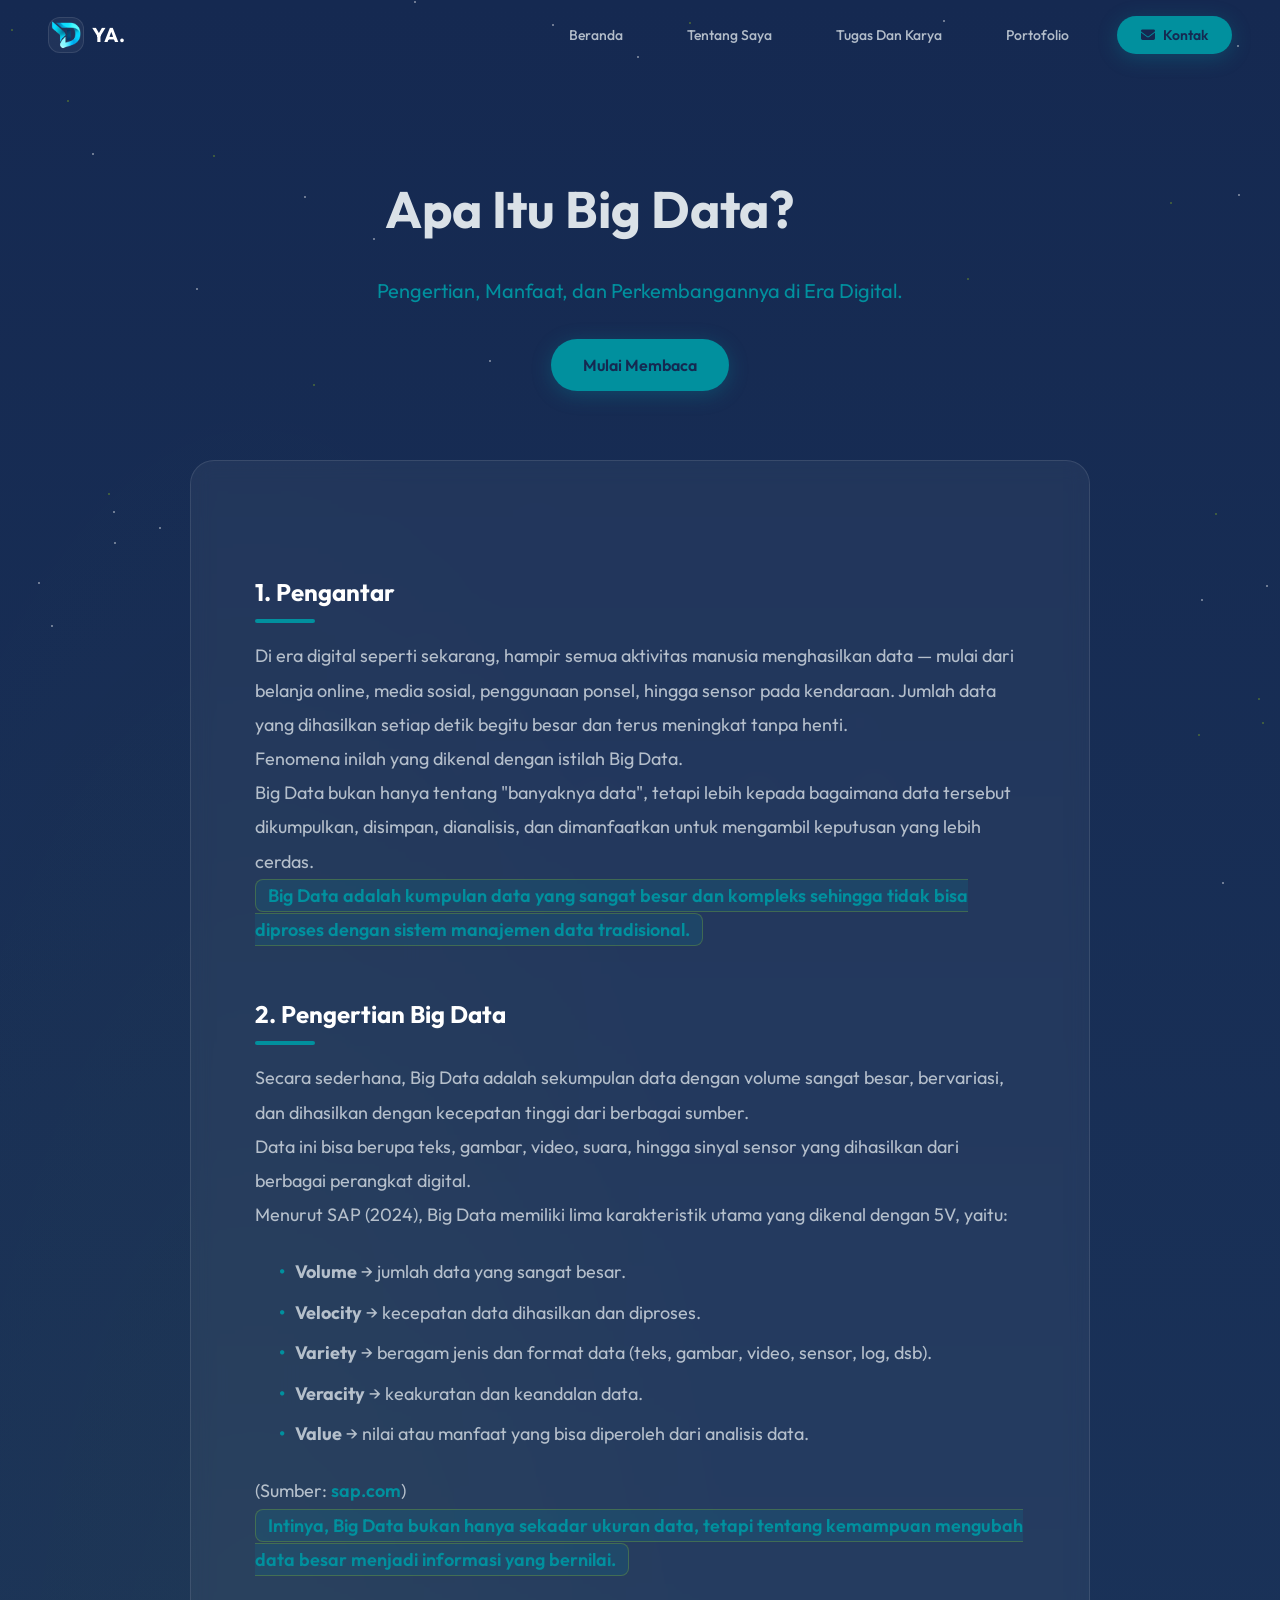
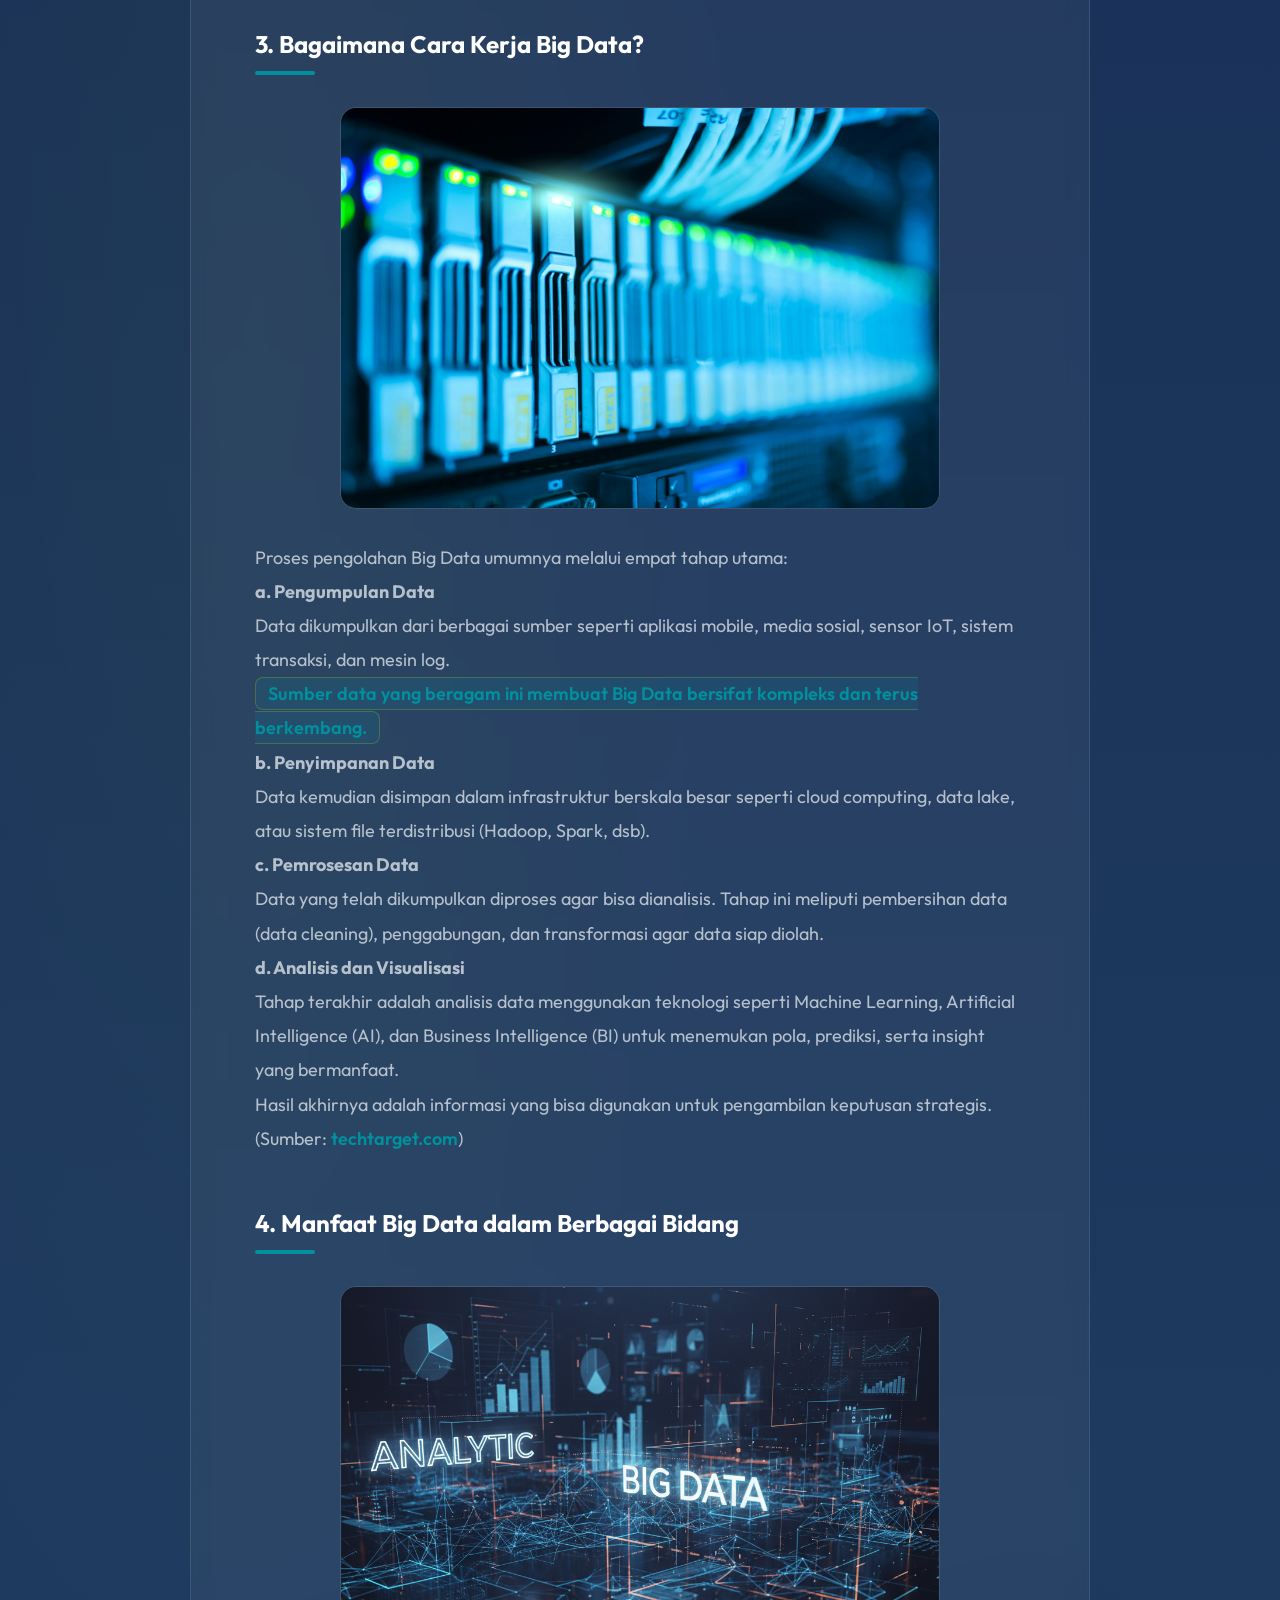
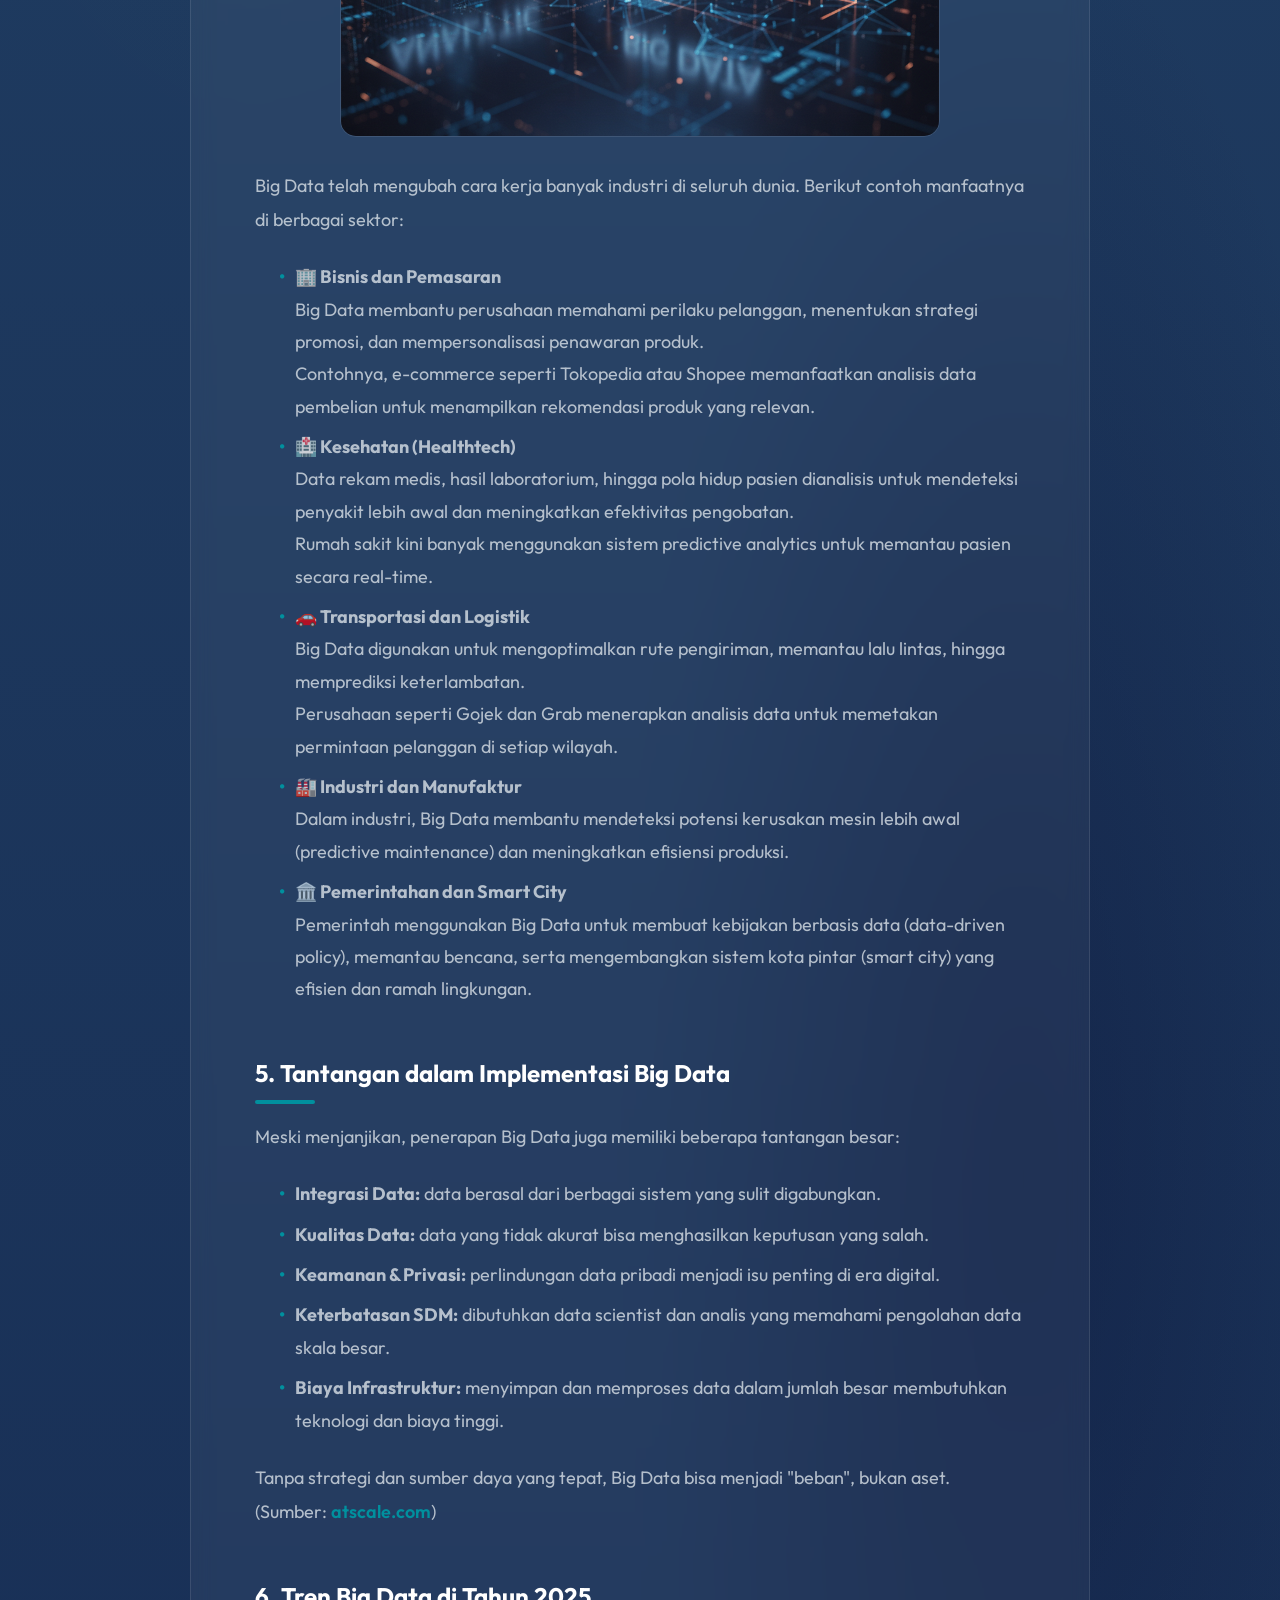
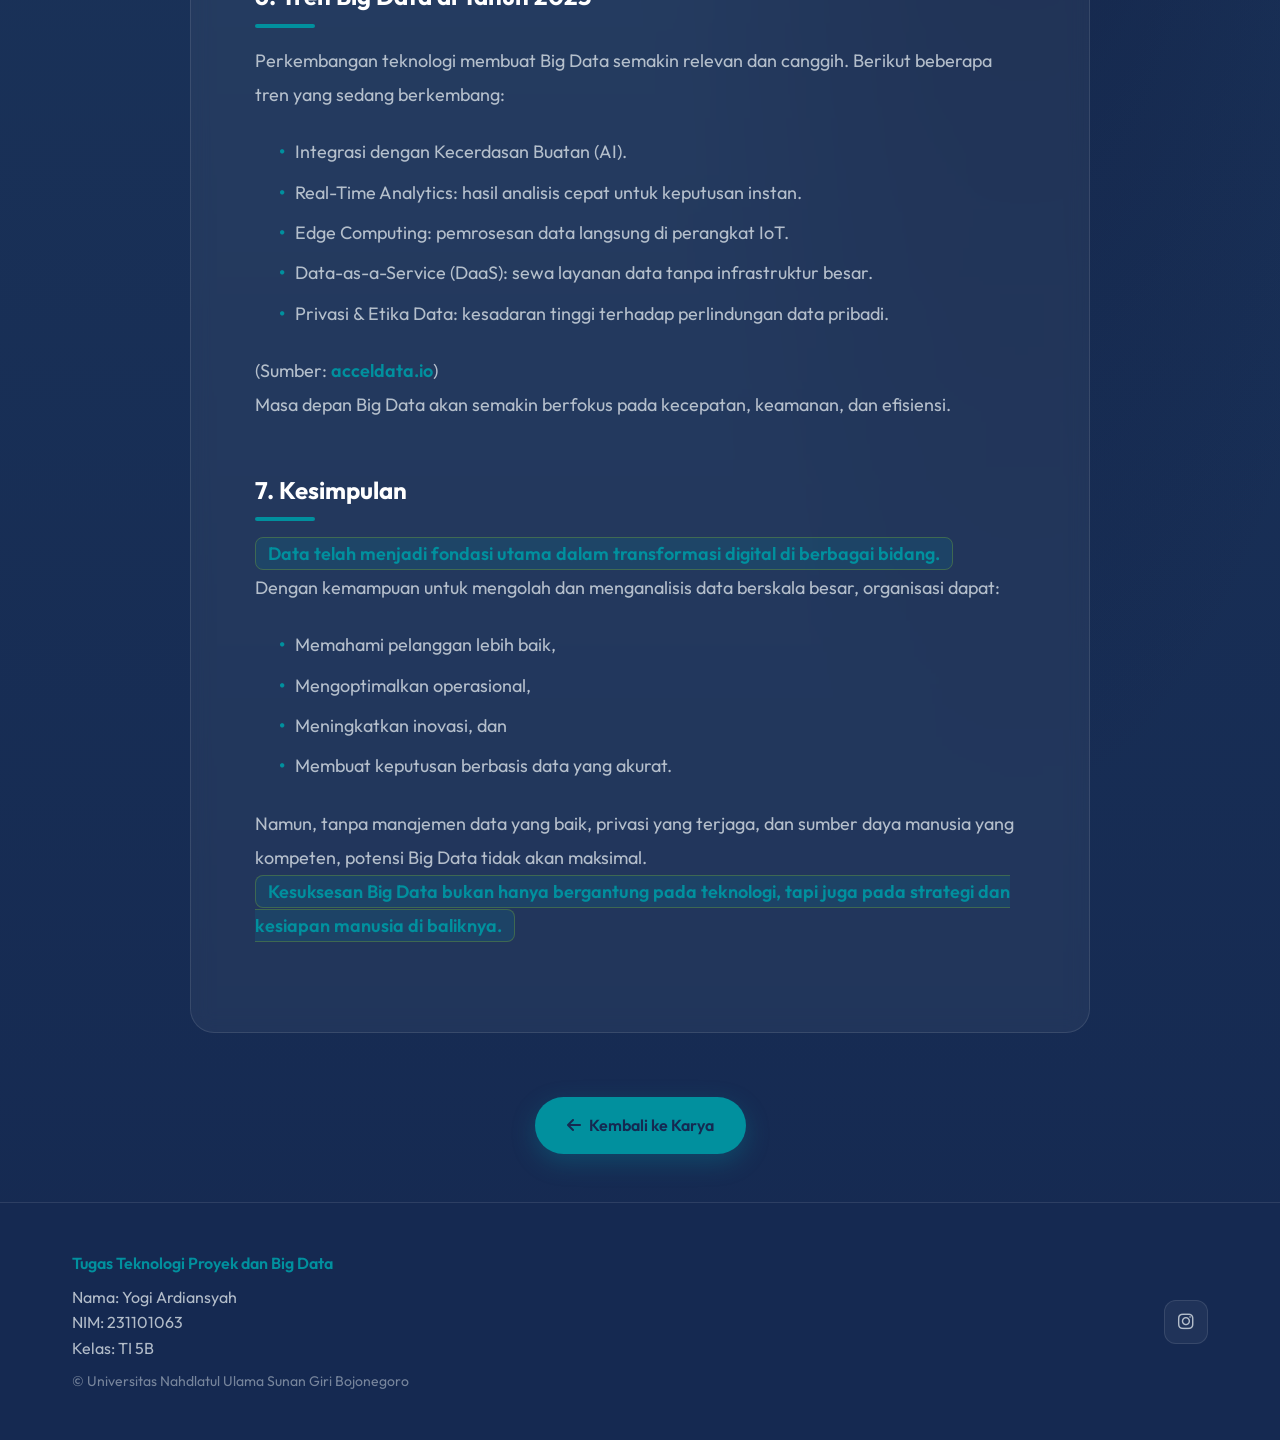
==== bigdata.html @ 8bb91103 "Upload vanilla portfolio" ====
<!DOCTYPE html>
<html lang="id">
<head>
  <meta charset="UTF-8" />
  <meta name="viewport" content="width=device-width, initial-scale=1.0"/>
  <title>Apa Itu Big Data?</title>
   <link rel="icon" type="image/png" href="./assets/img/logo.png">
  <meta name="description" content="Pengertian, Manfaat, dan Perkembangan Big Data di Era Digital">
  <link rel="stylesheet" href="https://cdnjs.cloudflare.com/ajax/libs/font-awesome/6.4.0/css/all.min.css">
  <link href="https://fonts.googleapis.com/css2?family=Outfit:wght@300;400;500;600;700;800&display=swap" rel="stylesheet">
  <link rel="stylesheet" href="./styles.css">
</head>
<body class="bg-gradient">
  <!-- Floating Stars -->
  <div class="stars" id="stars"></div>

  <!-- Navbar -->
  <nav class="navbar" id="navbar">
    <a href="index.html" class="logo">
      <span class="logo-icon"><img src="./assets/img/logo.png" alt="Logo" style="width:100%;height:100%;object-fit:contain;"></span>
      YA.
    </a>
    <button class="mobile-menu-btn" id="mobileMenuBtn" aria-label="Toggle menu">
      <i class="fas fa-bars"></i>
    </button>
    <div class="nav-menu" id="navMenu">
      <a href="index.html" class="nav-link">Beranda</a>
      <a href="index.html#about" class="nav-link">Tentang Saya</a>
      <a href="Karya.html" class="nav-link">Tugas Dan Karya</a>
      <a href="index.html#works" class="nav-link">Portofolio</a>
      <a href="index.html#contact" class="nav-cta">
        <i class="fas fa-envelope"></i>
        Kontak
      </a>
    </div>
  </nav>

  <!-- Hero Section -->
  <section class="hero article-hero" id="hero">
    <div class="container">
      <div class="hero-content" style="max-width:900px;margin:0 auto;text-align:center;">
        <h1>Apa Itu Big Data?</h1>
        <p>Pengertian, Manfaat, dan Perkembangannya di Era Digital.</p>
        <button class="btn btn-primary" id="scrollBtn">Mulai Membaca</button>
      </div>
    </div>
  </section>

  <!-- Article Section -->
  <main class="article-section">
    <h2 class="reveal">1. Pengantar</h2>
    <p class="reveal">Di era digital seperti sekarang, hampir semua aktivitas manusia menghasilkan data — mulai dari belanja online, media sosial, penggunaan ponsel, hingga sensor pada kendaraan. Jumlah data yang dihasilkan setiap detik begitu besar dan terus meningkat tanpa henti.<br>
    Fenomena inilah yang dikenal dengan istilah Big Data.<br>
    Big Data bukan hanya tentang "banyaknya data", tetapi lebih kepada bagaimana data tersebut dikumpulkan, disimpan, dianalisis, dan dimanfaatkan untuk mengambil keputusan yang lebih cerdas.<br>
    <mark>Big Data adalah kumpulan data yang sangat besar dan kompleks sehingga tidak bisa diproses dengan sistem manajemen data tradisional.</mark></p>

    <h2 class="reveal">2. Pengertian Big Data</h2>
    <p class="reveal">Secara sederhana, Big Data adalah sekumpulan data dengan volume sangat besar, bervariasi, dan dihasilkan dengan kecepatan tinggi dari berbagai sumber.<br>
    Data ini bisa berupa teks, gambar, video, suara, hingga sinyal sensor yang dihasilkan dari berbagai perangkat digital.<br>
    Menurut SAP (2024), Big Data memiliki lima karakteristik utama yang dikenal dengan 5V, yaitu:</p>
    <ul class="reveal">
      <li><strong>Volume</strong> → jumlah data yang sangat besar.</li>
      <li><strong>Velocity</strong> → kecepatan data dihasilkan dan diproses.</li>
      <li><strong>Variety</strong> → beragam jenis dan format data (teks, gambar, video, sensor, log, dsb).</li>
      <li><strong>Veracity</strong> → keakuratan dan keandalan data.</li>
      <li><strong>Value</strong> → nilai atau manfaat yang bisa diperoleh dari analisis data.</li>
    </ul>
    <p class="reveal">(Sumber: <a href="https://www.sap.com/products/technology-platform/what-is-big-data.html" target="_blank">sap.com</a>)<br>
    <mark>Intinya, Big Data bukan hanya sekadar ukuran data, tetapi tentang kemampuan mengubah data besar menjadi informasi yang bernilai.</mark></p>

    <h2 class="reveal">3. Bagaimana Cara Kerja Big Data?</h2>
    <img src="./assets/img/dataServer.jpg" alt="Data Servers" class="section-image reveal">
    <p class="reveal">Proses pengolahan Big Data umumnya melalui empat tahap utama:<br>
    <strong>a. Pengumpulan Data</strong><br>
    Data dikumpulkan dari berbagai sumber seperti aplikasi mobile, media sosial, sensor IoT, sistem transaksi, dan mesin log.<br>
    <mark>Sumber data yang beragam ini membuat Big Data bersifat kompleks dan terus berkembang.</mark><br>
    <strong>b. Penyimpanan Data</strong><br>
    Data kemudian disimpan dalam infrastruktur berskala besar seperti cloud computing, data lake, atau sistem file terdistribusi (Hadoop, Spark, dsb).<br>
    <strong>c. Pemrosesan Data</strong><br>
    Data yang telah dikumpulkan diproses agar bisa dianalisis. Tahap ini meliputi pembersihan data (data cleaning), penggabungan, dan transformasi agar data siap diolah.<br>
    <strong>d. Analisis dan Visualisasi</strong><br>
    Tahap terakhir adalah analisis data menggunakan teknologi seperti Machine Learning, Artificial Intelligence (AI), dan Business Intelligence (BI) untuk menemukan pola, prediksi, serta insight yang bermanfaat.<br>
    Hasil akhirnya adalah informasi yang bisa digunakan untuk pengambilan keputusan strategis.<br>
    (Sumber: <a href="https://www.techtarget.com/searchdatamanagement/definition/big-data" target="_blank">techtarget.com</a>)</p>

    <h2 class="reveal">4. Manfaat Big Data dalam Berbagai Bidang</h2>
    <img src="./assets/img/analytic.png" alt="Analytics Dashboard" class="section-image reveal">
    <p class="reveal">Big Data telah mengubah cara kerja banyak industri di seluruh dunia. Berikut contoh manfaatnya di berbagai sektor:</p>
    <ul class="reveal">
      <li><strong>🏢 Bisnis dan Pemasaran</strong><br>
      Big Data membantu perusahaan memahami perilaku pelanggan, menentukan strategi promosi, dan mempersonalisasi penawaran produk.<br>
      Contohnya, e-commerce seperti Tokopedia atau Shopee memanfaatkan analisis data pembelian untuk menampilkan rekomendasi produk yang relevan.</li>
      <li><strong>🏥 Kesehatan (Healthtech)</strong><br>
      Data rekam medis, hasil laboratorium, hingga pola hidup pasien dianalisis untuk mendeteksi penyakit lebih awal dan meningkatkan efektivitas pengobatan.<br>
      Rumah sakit kini banyak menggunakan sistem predictive analytics untuk memantau pasien secara real-time.</li>
      <li><strong>🚗 Transportasi dan Logistik</strong><br>
      Big Data digunakan untuk mengoptimalkan rute pengiriman, memantau lalu lintas, hingga memprediksi keterlambatan.<br>
      Perusahaan seperti Gojek dan Grab menerapkan analisis data untuk memetakan permintaan pelanggan di setiap wilayah.</li>
      <li><strong>🏭 Industri dan Manufaktur</strong><br>
      Dalam industri, Big Data membantu mendeteksi potensi kerusakan mesin lebih awal (predictive maintenance) dan meningkatkan efisiensi produksi.</li>
      <li><strong>🏛️ Pemerintahan dan Smart City</strong><br>
      Pemerintah menggunakan Big Data untuk membuat kebijakan berbasis data (data-driven policy), memantau bencana, serta mengembangkan sistem kota pintar (smart city) yang efisien dan ramah lingkungan.</li>
    </ul>

    <h2 class="reveal">5. Tantangan dalam Implementasi Big Data</h2>
    <p class="reveal">Meski menjanjikan, penerapan Big Data juga memiliki beberapa tantangan besar:</p>
    <ul class="reveal">
      <li><strong>Integrasi Data:</strong> data berasal dari berbagai sistem yang sulit digabungkan.</li>
      <li><strong>Kualitas Data:</strong> data yang tidak akurat bisa menghasilkan keputusan yang salah.</li>
      <li><strong>Keamanan & Privasi:</strong> perlindungan data pribadi menjadi isu penting di era digital.</li>
      <li><strong>Keterbatasan SDM:</strong> dibutuhkan data scientist dan analis yang memahami pengolahan data skala besar.</li>
      <li><strong>Biaya Infrastruktur:</strong> menyimpan dan memproses data dalam jumlah besar membutuhkan teknologi dan biaya tinggi.</li>
    </ul>
    <p class="reveal">Tanpa strategi dan sumber daya yang tepat, Big Data bisa menjadi "beban", bukan aset.<br>
    (Sumber: <a href="https://www.atscale.com/glossary/big-data/" target="_blank">atscale.com</a>)</p>

    <h2 class="reveal">6. Tren Big Data di Tahun 2025</h2>
    <p class="reveal">Perkembangan teknologi membuat Big Data semakin relevan dan canggih. Berikut beberapa tren yang sedang berkembang:</p>
    <ul class="reveal">
      <li>Integrasi dengan Kecerdasan Buatan (AI).</li>
      <li>Real-Time Analytics: hasil analisis cepat untuk keputusan instan.</li>
      <li>Edge Computing: pemrosesan data langsung di perangkat IoT.</li>
      <li>Data-as-a-Service (DaaS): sewa layanan data tanpa infrastruktur besar.</li>
      <li>Privasi & Etika Data: kesadaran tinggi terhadap perlindungan data pribadi.</li>
    </ul>
    <p class="reveal">(Sumber: <a href="https://www.acceldata.io/blog/top-8-big-data-trends-shaping-2025" target="_blank">acceldata.io</a>)<br>
    Masa depan Big Data akan semakin berfokus pada kecepatan, keamanan, dan efisiensi.</p>

    <h2 class="reveal">7. Kesimpulan</h2>
    <p class="reveal"><mark>Data telah menjadi fondasi utama dalam transformasi digital di berbagai bidang.</mark><br>
    Dengan kemampuan untuk mengolah dan menganalisis data berskala besar, organisasi dapat:</p>
    <ul class="reveal">
      <li>Memahami pelanggan lebih baik,</li>
      <li>Mengoptimalkan operasional,</li>
      <li>Meningkatkan inovasi, dan</li>
      <li>Membuat keputusan berbasis data yang akurat.</li>
    </ul>
    <p class="reveal">Namun, tanpa manajemen data yang baik, privasi yang terjaga, dan sumber daya manusia yang kompeten, potensi Big Data tidak akan maksimal.<br>
    <mark>Kesuksesan Big Data bukan hanya bergantung pada teknologi, tapi juga pada strategi dan kesiapan manusia di baliknya.</mark></p>
  </main>

  <!-- Back Button -->
  <div class="back-btn-container">
    <a href="Karya.html" class="back-btn">
      <i class="fas fa-arrow-left"></i>
      Kembali ke Karya
    </a>
  </div>

  <!-- Footer -->
  <footer class="footer">
    <div class="container">
      <div class="footer-content">
        <div class="footer-left" style="text-align:left;">
          <p style="color:var(--accent);font-weight:600;margin-bottom:0.5rem;">Tugas Teknologi Proyek dan Big Data</p>
          <p style="color:var(--text-secondary);">Nama: Yogi Ardiansyah</p>
          <p style="color:var(--text-secondary);">NIM: 231101063</p>
          <p style="color:var(--text-secondary);">Kelas: TI 5B</p>
          <p style="color:var(--text-muted);font-size:0.875rem;margin-top:0.5rem;">© Universitas Nahdlatul Ulama Sunan Giri Bojonegoro</p>
        </div>
        <div class="social-links">
          <a href="https://www.instagram.com/yogi__ardiansyah?igsh=MTZwNnl4OHg2M3BkeQ==" target="_blank" class="social-link" aria-label="Instagram">
            <i class="fab fa-instagram"></i>
          </a>
        </div>
      </div>
    </div>
  </footer>

  <!-- Back to Top Button -->
  <button class="back-to-top" id="backToTop" aria-label="Back to top">
    <i class="fas fa-arrow-up"></i>
  </button>

  <!-- JavaScript -->
  <script src="main.js"></script>
</body>
</html>
---- styles.css ----
/* ============================================
   Portfolio - Modern Dark Theme Stylesheet
   Matching Reference Design
   ============================================ */

/* ============================================
   CSS Variables / Design Tokens
   ============================================ */
:root {
    /* Colors - Custom Palette */
    --bg-primary: #152951;
    --bg-secondary: #284A6E;
    --bg-gradient: linear-gradient(180deg, #152951 0%, #1e3a5f 50%, #152951 100%);
    --accent: #01909E;
    --accent-hover: #017a86;
    --accent-glow: rgba(1, 144, 158, 0.3);
    --accent-soft: rgba(1, 144, 158, 0.15);
    --white: #ffffff;
    --gray-100: #f0f4f8;
    --gray-200: #e2e8f0;
    --gray-300: #cbd5e1;
    --gray-400: #94a3b8;
    --gray-500: #64748b;
    --gray-600: #475569;
    --text-primary: #DAE1E7;
    --text-secondary: rgba(218, 225, 231, 0.8);
    --text-muted: rgba(218, 225, 231, 0.5);
    --glass-bg: rgba(255, 255, 255, 0.05);
    --glass-bg-hover: rgba(255, 255, 255, 0.08);
    --glass-border: rgba(255, 255, 255, 0.1);
    --glass-border-hover: rgba(255, 255, 255, 0.18);
    --card-bg: rgba(40, 74, 110, 0.5);
    --card-border: rgba(255, 255, 255, 0.12);

    /* Typography */
    --font-primary: 'Outfit', -apple-system, BlinkMacSystemFont, 'Segoe UI', sans-serif;
    --font-size-xs: 0.75rem;
    --font-size-sm: 0.875rem;
    --font-size-base: 1rem;
    --font-size-lg: 1.125rem;
    --font-size-xl: 1.25rem;
    --font-size-2xl: 1.5rem;
    --font-size-3xl: 2rem;
    --font-size-4xl: 2.5rem;
    --font-size-5xl: 3.5rem;
    --font-size-6xl: 4rem;

    /* Spacing */
    --spacing-xs: 0.25rem;
    --spacing-sm: 0.5rem;
    --spacing-md: 1rem;
    --spacing-lg: 1.5rem;
    --spacing-xl: 2rem;
    --spacing-2xl: 3rem;
    --spacing-3xl: 4rem;
    --spacing-4xl: 6rem;

    /* Border Radius */
    --radius-sm: 8px;
    --radius-md: 12px;
    --radius-lg: 16px;
    --radius-xl: 20px;
    --radius-2xl: 24px;
    --radius-full: 50px;

    /* Shadows */
    --shadow-sm: 0 2px 8px rgba(0, 0, 0, 0.1);
    --shadow-md: 0 4px 20px rgba(0, 0, 0, 0.15);
    --shadow-lg: 0 8px 40px rgba(0, 0, 0, 0.2);
    --shadow-xl: 0 15px 60px rgba(0, 0, 0, 0.25);
    --shadow-glow: 0 0 40px var(--accent-glow);
    --shadow-card: 0 8px 32px rgba(0, 0, 0, 0.3);

    /* Transitions */
    --transition-fast: 0.2s ease;
    --transition-base: 0.3s ease;
    --transition-slow: 0.4s cubic-bezier(0.4, 0, 0.2, 1);
}

/* ============================================
   Reset & Base Styles
   ============================================ */
*,
*::before,
*::after {
    margin: 0;
    padding: 0;
    box-sizing: border-box;
}

html {
    scroll-behavior: smooth;
}

body {
    font-family: var(--font-primary);
    background: var(--bg-primary);
    color: var(--text-primary);
    line-height: 1.6;
    overflow-x: hidden;
    min-height: 100vh;
}

a {
    text-decoration: none;
    color: inherit;
    transition: var(--transition-base);
}

img {
    max-width: 100%;
    height: auto;
    display: block;
}

ul, ol {
    list-style: none;
}

button {
    font-family: inherit;
    cursor: pointer;
    border: none;
    background: none;
}

/* ============================================
   Background Effects
   ============================================ */
.bg-gradient {
    background: var(--bg-gradient);
    position: relative;
}

.bg-gradient::before {
    content: '';
    position: absolute;
    top: 0;
    left: 0;
    right: 0;
    bottom: 0;
    background: 
        radial-gradient(ellipse 80% 50% at 20% 30%, rgba(201, 255, 0, 0.03) 0%, transparent 50%),
        radial-gradient(ellipse 60% 40% at 80% 70%, rgba(15, 26, 61, 0.5) 0%, transparent 50%);
    pointer-events: none;
}

/* Floating Stars */
.stars {
    position: fixed;
    top: 0;
    left: 0;
    width: 100%;
    height: 100%;
    pointer-events: none;
    z-index: 0;
    overflow: hidden;
}

.star {
    position: absolute;
    width: 2px;
    height: 2px;
    background: rgba(255, 255, 255, 0.5);
    border-radius: 50%;
    animation: twinkle 4s infinite ease-in-out;
}

.star:nth-child(odd) { animation-duration: 5s; }
.star:nth-child(even) { animation-duration: 3s; }
.star:nth-child(3n) { background: rgba(201, 255, 0, 0.3); }

@keyframes twinkle {
    0%, 100% { opacity: 0.3; transform: scale(1); }
    50% { opacity: 1; transform: scale(1.2); }
}

/* ============================================
   Container
   ============================================ */
.container {
    width: 100%;
    max-width: 1200px;
    margin: 0 auto;
    padding: 0 var(--spacing-xl);
}

/* ============================================
   Navbar
   ============================================ */
.navbar {
    position: fixed;
    top: 0;
    left: 0;
    right: 0;
    z-index: 1000;
    padding: var(--spacing-md) var(--spacing-2xl);
    display: flex;
    justify-content: space-between;
    align-items: center;
    transition: var(--transition-slow);
    background: transparent;
}

.navbar.scrolled {
    background: rgba(10, 14, 39, 0.9);
    backdrop-filter: blur(20px);
    -webkit-backdrop-filter: blur(20px);
    border-bottom: 1px solid var(--glass-border);
    box-shadow: var(--shadow-md);
}

.logo {
    font-size: var(--font-size-xl);
    font-weight: 700;
    color: var(--white);
    display: flex;
    align-items: center;
    gap: var(--spacing-sm);
}

.logo-icon {
    width: 36px;
    height: 36px;
    background: var(--glass-bg);
    border: 1px solid var(--glass-border);
    border-radius: var(--radius-md);
    display: flex;
    align-items: center;
    justify-content: center;
    font-size: var(--font-size-lg);
}

.nav-menu {
    display: flex;
    gap: var(--spacing-xl);
    align-items: center;
}

.nav-link {
    color: var(--text-secondary);
    font-weight: 500;
    font-size: var(--font-size-sm);
    padding: var(--spacing-sm) var(--spacing-md);
    border-radius: var(--radius-md);
    transition: var(--transition-base);
    position: relative;
}

.nav-link:hover,
.nav-link.active {
    color: var(--white);
}

.nav-link::after {
    content: '';
    position: absolute;
    bottom: 0;
    left: 50%;
    transform: translateX(-50%);
    width: 0;
    height: 2px;
    background: var(--accent);
    transition: var(--transition-base);
    border-radius: 1px;
}

.nav-link:hover::after {
    width: 60%;
}

/* CTA Button in Navbar */
.nav-cta {
    background: var(--accent);
    color: var(--bg-primary);
    padding: var(--spacing-sm) var(--spacing-lg);
    border-radius: var(--radius-full);
    font-weight: 600;
    font-size: var(--font-size-sm);
    display: flex;
    align-items: center;
    gap: var(--spacing-sm);
    transition: var(--transition-slow);
    box-shadow: 0 4px 20px var(--accent-glow);
}

.nav-cta:hover {
    transform: translateY(-2px);
    box-shadow: 0 8px 30px var(--accent-glow);
}

/* Mobile Menu Button */
.mobile-menu-btn {
    display: none;
    background: var(--glass-bg);
    border: 1px solid var(--glass-border);
    color: var(--white);
    padding: var(--spacing-sm);
    border-radius: var(--radius-md);
    font-size: var(--font-size-xl);
    transition: var(--transition-base);
}

.mobile-menu-btn:hover {
    background: var(--accent);
    color: var(--bg-primary);
    border-color: var(--accent);
}

/* ============================================
   Hero Section
   ============================================ */
.hero {
    min-height: 100vh;
    display: flex;
    align-items: center;
    position: relative;
    padding: 120px 0 80px;
    overflow: hidden;
}

.hero-container {
    display: grid;
    grid-template-columns: 1fr 1fr;
    gap: var(--spacing-3xl);
    align-items: center;
    position: relative;
    z-index: 2;
}

.hero-content {
    max-width: 600px;
}

.hero-badge {
    display: inline-flex;
    align-items: center;
    gap: var(--spacing-sm);
    background: var(--glass-bg);
    border: 1px solid var(--glass-border);
    padding: var(--spacing-sm) var(--spacing-md);
    border-radius: var(--radius-full);
    font-size: var(--font-size-sm);
    color: var(--text-secondary);
    margin-bottom: var(--spacing-lg);
}

.hero-badge i {
    color: var(--accent);
}

.hero-title {
    font-size: clamp(2.5rem, 5vw, var(--font-size-6xl));
    font-weight: 300;
    line-height: 1.1;
    margin-bottom: var(--spacing-lg);
}

.hero-title span {
    color: var(--accent);
    font-style: italic;
    font-weight: 600;
}

.hero-subtitle {
    font-size: var(--font-size-2xl);
    font-weight: 600;
    color: var(--white);
    margin-bottom: var(--spacing-lg);
}

.hero-description {
    font-size: var(--font-size-lg);
    color: var(--text-secondary);
    line-height: 1.8;
    margin-bottom: var(--spacing-2xl);
    max-width: 500px;
}

.hero-buttons {
    display: flex;
    gap: var(--spacing-md);
    flex-wrap: wrap;
}

/* Hero Image Section */
.hero-image {
    position: relative;
    display: flex;
    justify-content: center;
    align-items: center;
}

.hero-image-main {
    width: 400px;
    height: 500px;
    background: linear-gradient(180deg, var(--accent) 0%, #017a86 100%);
    border-radius: var(--radius-2xl);
    position: relative;
    overflow: hidden;
    box-shadow: var(--shadow-xl);
}

.hero-image-main img {
    width: 100%;
    height: 100%;
    object-fit: cover;
}

/* Floating Cards */
.floating-card {
    position: absolute;
    background: var(--card-bg);
    backdrop-filter: blur(20px);
    -webkit-backdrop-filter: blur(20px);
    border: 1px solid var(--card-border);
    border-radius: var(--radius-lg);
    padding: var(--spacing-md) var(--spacing-lg);
    box-shadow: var(--shadow-card);
    animation: float 6s ease-in-out infinite;
}

.floating-card.left {
    left: -60px;
    top: 20%;
    animation-delay: -2s;
}

.floating-card.right {
    right: -60px;
    top: 60%;
    animation-delay: -4s;
}

.floating-card-title {
    font-size: var(--font-size-xs);
    color: var(--text-muted);
    margin-bottom: var(--spacing-xs);
}

.floating-card-value {
    font-size: var(--font-size-lg);
    font-weight: 600;
    color: var(--white);
    display: flex;
    align-items: center;
    gap: var(--spacing-sm);
}

.floating-card-value .flag {
    font-size: var(--font-size-xl);
}

@keyframes float {
    0%, 100% { transform: translateY(0); }
    50% { transform: translateY(-15px); }
}

/* Hero Decorative Images */
.hero-deco {
    position: absolute;
    border-radius: var(--radius-lg);
    overflow: hidden;
    box-shadow: var(--shadow-lg);
    animation: float 8s ease-in-out infinite;
}

.hero-deco-1 {
    width: 120px;
    height: 80px;
    top: 10%;
    right: 15%;
    animation-delay: -1s;
}

.hero-deco-2 {
    width: 100px;
    height: 100px;
    bottom: 20%;
    right: 5%;
    animation-delay: -3s;
}

/* ============================================
   Buttons
   ============================================ */
.btn {
    display: inline-flex;
    align-items: center;
    justify-content: center;
    gap: var(--spacing-sm);
    padding: var(--spacing-md) var(--spacing-xl);
    border-radius: var(--radius-full);
    font-weight: 600;
    font-size: var(--font-size-base);
    transition: var(--transition-slow);
    cursor: pointer;
    border: none;
}

.btn-primary {
    background: var(--accent);
    color: var(--bg-primary);
    box-shadow: 0 4px 20px var(--accent-glow);
}

.btn-primary:hover {
    transform: translateY(-3px);
    box-shadow: 0 8px 30px var(--accent-glow), var(--shadow-glow);
}

.btn-outline {
    background: transparent;
    color: var(--white);
    border: 2px solid var(--glass-border);
}

.btn-outline:hover {
    background: var(--glass-bg);
    border-color: var(--accent);
    color: var(--accent);
}

.btn-secondary {
    background: var(--glass-bg);
    color: var(--white);
    border: 1px solid var(--glass-border);
}

.btn-secondary:hover {
    background: var(--glass-bg-hover);
    border-color: var(--glass-border-hover);
}

/* ============================================
   Section Styles
   ============================================ */
.section {
    padding: var(--spacing-4xl) 0;
    position: relative;
}

.section-header {
    text-align: center;
    margin-bottom: var(--spacing-3xl);
}

.section-icon {
    width: 60px;
    height: 60px;
    background: var(--accent-soft);
    border-radius: 50%;
    display: flex;
    align-items: center;
    justify-content: center;
    margin: 0 auto var(--spacing-lg);
    color: var(--accent);
    font-size: var(--font-size-2xl);
}

.section-title {
    font-size: clamp(var(--font-size-3xl), 4vw, var(--font-size-4xl));
    font-weight: 700;
    margin-bottom: var(--spacing-md);
    color: var(--white);
}

.section-subtitle {
    font-size: var(--font-size-lg);
    color: var(--text-secondary);
    max-width: 600px;
    margin: 0 auto;
}
/* ============================================
   About Section
   ============================================ */
.about {
    background: var(--bg-gradient);
}

.about-grid {
    display: grid;
    grid-template-columns: 1fr 1fr;
    gap: var(--spacing-4xl);
    align-items: center;
}

/* Container utama image */
.about-image {
    position: relative;
    margin-top: 40px;
    overflow: visible;
}

/* Card */
.about-image-wrapper {
    position: relative;
    height: 330px;
    border-radius: var(--radius-2xl);
    box-shadow: var(--shadow-xl);
    overflow: visible; /* Tetap rapi */
    z-index: 1;
}

/* FOTO UTAMA (PALING DEPAN) */
.about-image-wrapper img {
    position: relative;
    z-index: 5; /* Layer tertinggi */
    width: 100%;
    height: 100%;
    object-fit: cover;
    object-position: center top;
    transform: translateY(-70px);

    /* Efek depth biar keliatan keluar */
    filter: drop-shadow(0 12px 25px rgba(0,0,0,0.4));
}

/* Overlay gradient (DI BAWAH FOTO) */
.about-image-wrapper::before {
    content: '';
    position: absolute;
    inset: 0;
    background: linear-gradient(135deg, var(--accent) 0%, transparent 60%);
    opacity: 0.25;
    z-index: 0; /* Paling bawah */
}

/* Floating Icons */
.about-floating-img {
    position: absolute;
    border-radius: var(--radius-lg);
    overflow: hidden;
    box-shadow: var(--shadow-lg);
    animation: float 7s ease-in-out infinite;
    z-index: 3; /* Di atas card, di bawah foto */
}

.about-floating-img.top {
    width: 150px;
    height: 100px;
    top: -30px;
    right: -30px;
    animation-delay: -2s;
}

.about-floating-img.bottom {
    width: 120px;
    height: 120px;
    bottom: -30px;
    left: -30px;
    animation-delay: -4s;
}

/* Content */
.about-content h3 {
    font-size: var(--font-size-3xl);
    font-weight: 700;
    margin-bottom: var(--spacing-lg);
    color: var(--white);
}

.about-content p {
    font-size: var(--font-size-lg);
    color: var(--text-secondary);
    line-height: 1.8;
    margin-bottom: var(--spacing-xl);
}

/* Button */
.about-link {
    display: inline-flex;
    align-items: center;
    gap: var(--spacing-sm);
    color: var(--accent);
    font-weight: 600;
    font-size: var(--font-size-base);
    padding: var(--spacing-sm) var(--spacing-lg);
    background: var(--accent-soft);
    border-radius: var(--radius-full);
    transition: var(--transition-base);
}

.about-link:hover {
    background: var(--accent);
    color: var(--bg-primary);
    transform: translateX(5px);
}

/* ============================================
   Skills Section
   ============================================ */
.skills {
    background: var(--bg-primary);
}

.skills-grid {
    display: grid;
    grid-template-columns: repeat(auto-fit, minmax(80px, 1fr));
    gap: var(--spacing-lg);
    margin-bottom: var(--spacing-2xl);
}

.skill-card {
    background: var(--glass-bg);
    border: 1px solid var(--glass-border);
    border-radius: var(--radius-lg);
    padding: var(--spacing-lg);
    text-align: center;
    transition: var(--transition-slow);
}

.skill-card:hover {
    transform: translateY(-5px);
    border-color: var(--accent);
    box-shadow: 0 10px 40px rgba(201, 255, 0, 0.1);
}

.skill-card img,
.skill-card i {
    width: 48px;
    height: 48px;
    font-size: 48px;
    margin-bottom: var(--spacing-sm);
    color: var(--white);
}

.skill-card h4 {
    font-size: var(--font-size-sm);
    font-weight: 500;
    color: var(--text-secondary);
}

/* Experience Card */
.experience-card {
    background: linear-gradient(135deg, var(--accent) 0%, #017a86 100%);
    border-radius: var(--radius-lg);
    padding: var(--spacing-xl);
    display: flex;
    flex-direction: column;
    justify-content: center; /* Tengah vertikal */
    align-items: center;     /* Tengah horizontal */
    text-align: center;
    color: var(--bg-primary);
}

.experience-card .number {
    font-size: var(--font-size-5xl);
    font-weight: 800;
    line-height: 1;
    margin-bottom: var(--spacing-xs);
}

.experience-card .label {
    font-size: var(--font-size-sm);
    font-weight: 600;
    text-transform: uppercase;
    letter-spacing: 1px;
}

.experience-card .btn {
    margin-top: var(--spacing-md);
    background: var(--bg-primary);
    color: var(--white);
    padding: var(--spacing-sm) var(--spacing-md);
    font-size: var(--font-size-sm);
}

/* Additional Skills */
.additional-skills {
    background: var(--card-bg);
    border: 1px solid var(--card-border);
    border-radius: var(--radius-2xl);
    padding: var(--spacing-2xl);
    margin-top: var(--spacing-2xl);
}

.additional-skills h3 {
    text-align: center;
    font-size: var(--font-size-lg);
    font-weight: 600;
    margin-bottom: var(--spacing-xl);
    text-transform: uppercase;
    letter-spacing: 2px;
    color: var(--text-secondary);
}

.additional-skills-grid {
    display: flex;
    justify-content: center;
    flex-wrap: wrap;
    gap: var(--spacing-xl);
}

.additional-skill-item {
    display: flex;
    align-items: center;
    gap: var(--spacing-sm);
    color: var(--text-secondary);
    font-size: var(--font-size-base);
}

.additional-skill-item img,
.additional-skill-item i {
    width: 32px;
    height: 32px;
    font-size: 32px;
}

/* ============================================
   Works/Projects Section
   ============================================ */
.works {
    background: var(--bg-gradient);
}

.works-header {
    display: grid;
    grid-template-columns: 1fr 1fr;
    gap: var(--spacing-3xl);
    align-items: center;
    margin-bottom: var(--spacing-3xl);
}

.works-title {
    font-size: clamp(var(--font-size-3xl), 5vw, var(--font-size-5xl));
    font-weight: 800;
    line-height: 1.1;
}

.works-images {
    display: grid;
    grid-template-columns: repeat(2, 1fr);
    gap: var(--spacing-md);
}

.work-image-card {
    position: relative;
    border-radius: var(--radius-lg);
    overflow: hidden;
    aspect-ratio: 4/3;
    transition: var(--transition-slow);
}

.work-image-card:hover {
    transform: translateY(-5px);
    box-shadow: var(--shadow-lg);
}

.work-image-card img {
    width: 100%;
    height: 100%;
    object-fit: cover;
}

.work-image-card .overlay {
    position: absolute;
    bottom: 0;
    left: 0;
    right: 0;
    padding: var(--spacing-md);
    background: linear-gradient(transparent, rgba(0,0,0,0.8));
    color: var(--white);
}

.work-image-card .overlay h4 {
    font-size: var(--font-size-sm);
    font-weight: 600;
}

/* Works Grid */
.works-grid {
    display: grid;
    grid-template-columns: repeat(auto-fit, minmax(320px, 1fr));
    gap: var(--spacing-xl);
}

.work-card {
    background: var(--glass-bg);
    border: 1px solid var(--glass-border);
    border-radius: var(--radius-2xl);
    overflow: hidden;
    transition: var(--transition-slow);
}

.work-card:hover {
    transform: translateY(-8px);
    border-color: var(--accent);
    box-shadow: 0 20px 50px rgba(201, 255, 0, 0.1);
}

.work-card-image {
    height: 200px;
    background: linear-gradient(135deg, var(--accent) 0%, #017a86 100%);
    position: relative;
    overflow: hidden;
}

.work-card-image img {
    width: 100%;
    height: 100%;
    object-fit: cover;
}

.work-card-content {
    padding: var(--spacing-xl);
}

.work-card-title {
    font-size: var(--font-size-xl);
    font-weight: 700;
    margin-bottom: var(--spacing-sm);
    color: var(--white);
}

.work-card-description {
    font-size: var(--font-size-base);
    color: var(--text-secondary);
    line-height: 1.7;
    margin-bottom: var(--spacing-lg);
}

.work-card-link {
    display: inline-flex;
    align-items: center;
    gap: var(--spacing-sm);
    color: var(--accent);
    font-weight: 600;
    font-size: var(--font-size-sm);
    padding: var(--spacing-sm) var(--spacing-md);
    background: var(--accent-soft);
    border-radius: var(--radius-full);
    transition: var(--transition-base);
}

.work-card-link:hover {
    background: var(--accent);
    color: var(--bg-primary);
}

/* ============================================
   Contact Section
   ============================================ */
.contact {
    background: var(--bg-primary);
    padding: var(--spacing-4xl) 0;
}

.contact-card {
    background: var(--white);
    border-radius: var(--radius-2xl);
    padding: var(--spacing-3xl);
    max-width: 600px;
    margin: 0 auto;
    box-shadow: var(--shadow-xl);
}

.contact-card h2 {
    font-size: var(--font-size-3xl);
    font-weight: 700;
    color: var(--bg-primary);
    margin-bottom: var(--spacing-2xl);
    text-align: center;
}

.contact-form {
    display: flex;
    flex-direction: column;
    gap: var(--spacing-lg);
}

.form-group {
    position: relative;
}

.form-input {
    width: 100%;
    padding: var(--spacing-md) var(--spacing-lg);
    border: 2px solid var(--gray-200);
    border-radius: var(--radius-md);
    font-size: var(--font-size-base);
    font-family: inherit;
    color: var(--bg-primary);
    background: var(--white);
    transition: var(--transition-base);
}

.form-input:focus {
    outline: none;
    border-color: var(--accent);
    box-shadow: 0 0 0 4px var(--accent-soft);
}

.form-input::placeholder {
    color: var(--gray-400);
}

textarea.form-input {
    min-height: 120px;
    resize: vertical;
}

.contact-form .btn-primary {
    width: 100%;
    padding: var(--spacing-lg);
    font-size: var(--font-size-lg);
}

/* ============================================
   Quote Section
   ============================================ */
.quote {
    background: linear-gradient(135deg, var(--bg-primary) 0%, var(--bg-secondary) 50%, var(--bg-primary) 100%);
    padding: var(--spacing-4xl) 0;
    text-align: center;
    position: relative;
    overflow: hidden;
}

.quote::before {
    content: '"';
    position: absolute;
    top: 50%;
    left: 50%;
    transform: translate(-50%, -50%);
    font-size: 20rem;
    color: var(--glass-bg);
    font-family: Georgia, serif;
    pointer-events: none;
}

.quote-text {
    font-size: clamp(var(--font-size-xl), 3vw, var(--font-size-3xl));
    font-style: italic;
    color: var(--accent);
    max-width: 800px;
    margin: 0 auto;
    line-height: 1.6;
    position: relative;
    z-index: 1;
}

/* ============================================
   Footer
   ============================================ */
.footer {
    background: var(--bg-primary);
    padding: var(--spacing-2xl) 0;
    border-top: 1px solid var(--glass-border);
}

.footer-content {
    display: flex;
    justify-content: space-between;
    align-items: center;
    flex-wrap: wrap;
    gap: var(--spacing-lg);
}

.footer-text {
    color: var(--text-secondary);
    font-size: var(--font-size-sm);
}

.social-links {
    display: flex;
    gap: var(--spacing-md);
}

.social-link {
    width: 44px;
    height: 44px;
    display: flex;
    align-items: center;
    justify-content: center;
    background: var(--glass-bg);
    border: 1px solid var(--glass-border);
    border-radius: var(--radius-md);
    color: var(--text-secondary);
    font-size: var(--font-size-lg);
    transition: var(--transition-base);
}

.social-link:hover {
    background: var(--accent);
    color: var(--bg-primary);
    border-color: var(--accent);
    transform: translateY(-3px);
}

/* ============================================
   Back to Top Button
   ============================================ */
.back-to-top {
    position: fixed;
    bottom: var(--spacing-xl);
    right: var(--spacing-xl);
    width: 50px;
    height: 50px;
    background: var(--accent);
    color: var(--bg-primary);
    border-radius: var(--radius-lg);
    display: none;
    align-items: center;
    justify-content: center;
    font-size: var(--font-size-lg);
    box-shadow: var(--shadow-glow);
    transition: var(--transition-slow);
    z-index: 100;
    cursor: pointer;
    border: none;
}

.back-to-top:hover {
    transform: translateY(-5px) scale(1.1);
    box-shadow: 0 15px 40px var(--accent-glow);
}

.back-to-top.visible {
    display: flex;
}

/* ============================================
   Article Page Styles
   ============================================ */
.article-hero {
    min-height: 60vh;
    display: flex;
    align-items: center;
    justify-content: center;
    text-align: center;
    padding: 120px var(--spacing-xl) 100px;
}

.article-hero h1 {
    font-size: clamp(var(--font-size-3xl), 4vw, var(--font-size-5xl));
    font-weight: 700;
    margin-bottom: var(--spacing-lg);
    max-width: 800px;
}

.article-hero p {
    font-size: var(--font-size-xl);
    color: var(--accent);
    margin-bottom: var(--spacing-xl);
}

.article-section {
    background: var(--glass-bg);
    backdrop-filter: blur(10px);
    border: 1px solid var(--glass-border);
    border-radius: var(--radius-2xl);
    padding: var(--spacing-3xl);
    max-width: 900px;
    margin: -80px auto var(--spacing-3xl);
    position: relative;
    z-index: 2;
}

.article-section h2 {
    font-size: var(--font-size-2xl);
    font-weight: 700;
    color: var(--white);
    margin: var(--spacing-2xl) 0 var(--spacing-md);
}

.article-section h2::after {
    content: '';
    display: block;
    width: 60px;
    height: 4px;
    background: var(--accent);
    margin-top: var(--spacing-sm);
    border-radius: 2px;
}

.article-section h3 {
    font-size: var(--font-size-xl);
    font-weight: 600;
    color: var(--accent);
    margin: var(--spacing-xl) 0 var(--spacing-md);
}

.article-section p {
    font-size: var(--font-size-lg);
    color: var(--text-secondary);
    line-height: 1.9;
    margin-bottom: var(--spacing-lg);
}

.article-section ul {
    padding-left: var(--spacing-lg);
    margin-bottom: var(--spacing-lg);
}

.article-section li {
    font-size: var(--font-size-lg);
    color: var(--text-secondary);
    line-height: 1.8;
    margin-bottom: var(--spacing-sm);
    position: relative;
    padding-left: var(--spacing-md);
}

.article-section li::before {
    content: '•';
    color: var(--accent);
    font-weight: bold;
    position: absolute;
    left: 0;
}

.article-section mark {
    background: var(--accent-soft);
    color: var(--accent);
    padding: 4px 12px;
    border-radius: var(--radius-sm);
    font-weight: 600;
    border: 1px solid rgba(201, 255, 0, 0.2);
}

.article-section img.section-image {
    width: 100%;
    max-width: 600px;
    margin: var(--spacing-xl) auto;
    display: block;
    border-radius: var(--radius-lg);
    border: 1px solid var(--glass-border);
    transition: var(--transition-base);
}

.article-section img.section-image:hover {
    transform: scale(1.02);
    box-shadow: 0 20px 50px rgba(201, 255, 0, 0.1);
}

.article-section a {
    color: var(--accent);
    font-weight: 600;
}

.article-section a:hover {
    text-decoration: underline;
}

/* Article Tables */
.article-section table {
    width: 100%;
    border-collapse: collapse;
    margin: var(--spacing-lg) 0;
    background: rgba(0, 0, 0, 0.2);
    border-radius: var(--radius-lg);
    overflow: hidden;
    border: 1px solid var(--glass-border);
}

.article-section th,
.article-section td {
    padding: var(--spacing-md);
    text-align: left;
    border-bottom: 1px solid var(--glass-border);
}

.article-section th {
    background: var(--accent-soft);
    color: var(--accent);
    font-weight: 600;
}

.article-section tr:last-child td {
    border-bottom: none;
}

.article-section tr:hover {
    background: rgba(201, 255, 0, 0.03);
}

/* Article Code Blocks */
.article-section pre {
    background: rgba(0, 0, 0, 0.4);
    padding: var(--spacing-lg);
    border-radius: var(--radius-lg);
    overflow-x: auto;
    font-family: 'Consolas', 'Monaco', monospace;
    font-size: var(--font-size-sm);
    border-left: 4px solid var(--accent);
    margin: var(--spacing-lg) 0;
}

/* Back Button */
.back-btn-container {
    text-align: center;
    margin: var(--spacing-2xl) 0;
    position: relative;
    z-index: 2;
}

.back-btn {
    display: inline-flex;
    align-items: center;
    gap: var(--spacing-sm);
    background: var(--accent);
    color: var(--bg-primary);
    padding: var(--spacing-md) var(--spacing-xl);
    border-radius: var(--radius-full);
    font-weight: 600;
    transition: var(--transition-slow);
    box-shadow: 0 8px 25px var(--accent-glow);
}

.back-btn:hover {
    transform: translateY(-3px) scale(1.05);
    box-shadow: 0 15px 35px var(--accent-glow);
}

/* ============================================
   Karya Page Specific
   ============================================ */
.karya-hero {
    min-height: 50vh;
    padding-top: 120px;
    padding-bottom: 60px;
}

.works-container {
    max-width: 1200px;
    margin: -60px auto var(--spacing-4xl);
    padding: 0 var(--spacing-xl);
    position: relative;
    z-index: 10;
}

/* ============================================
   Scroll Animations
   ============================================ */
.reveal {
    opacity: 0;
    transform: translateY(30px);
    transition: all 0.8s cubic-bezier(0.4, 0, 0.2, 1);
}

.reveal.active {
    opacity: 1;
    transform: translateY(0);
}

/* ============================================
   Responsive Design
   ============================================ */
@media (max-width: 1200px) {
    .hero-container {
        gap: var(--spacing-2xl);
    }
    
    .hero-image-main {
        width: 350px;
        height: 450px;
    }
}

@media (max-width: 992px) {
    .hero-container,
    .about-grid,
    .works-header {
        grid-template-columns: 1fr;
        text-align: center;
    }
    
    .hero-content {
        max-width: 100%;
        order: 2;
    }
    
    .hero-image {
        order: 1;
    }
    
    .hero-description {
        margin-left: auto;
        margin-right: auto;
    }
    
    .hero-buttons {
        justify-content: center;
    }
    
    .floating-card {
        display: none;
    }
    
    .about-image {
        max-width: 500px;
        margin: 0 auto;
    }
    
    .works-title {
        text-align: center;
    }
}

@media (max-width: 768px) {
    .navbar {
        padding: var(--spacing-md) var(--spacing-lg);
    }
    
    .nav-menu {
        display: none;
        position: fixed;
        top: 70px;
        left: 0;
        right: 0;
        background: rgba(10, 14, 39, 0.98);
        backdrop-filter: blur(20px);
        flex-direction: column;
        padding: var(--spacing-xl);
        gap: var(--spacing-md);
        border-bottom: 1px solid var(--glass-border);
    }
    
    .nav-menu.active {
        display: flex;
    }
    
    .mobile-menu-btn {
        display: flex;
        align-items: center;
        justify-content: center;
    }
    
    .hero {
        padding: 100px 0 60px;
    }
    
    .hero-image-main {
        width: 280px;
        height: 350px;
    }
    
    .hero-title {
        font-size: var(--font-size-4xl);
    }
    
    .hero-subtitle {
        font-size: var(--font-size-xl);
    }
    
    .section-title {
        font-size: var(--font-size-3xl);
    }
    
    .skills-grid {
        grid-template-columns: repeat(4, 1fr);
    }
    
    .works-grid {
        grid-template-columns: 1fr;
    }
    
    .footer-content {
        flex-direction: column;
        text-align: center;
    }
    
    .article-section {
        padding: var(--spacing-xl);
        margin: -50px var(--spacing-md) var(--spacing-xl);
    }
    
    .contact-card {
        padding: var(--spacing-xl);
        margin: 0 var(--spacing-md);
    }
}

@media (max-width: 480px) {
    .hero-title {
        font-size: var(--font-size-3xl);
    }
    
    .hero-image-main {
        width: 240px;
        height: 300px;
    }
    
    .skills-grid {
        grid-template-columns: repeat(3, 1fr);
        gap: var(--spacing-md);
    }
    
    .skill-card {
        padding: var(--spacing-md);
    }
    
    .skill-card img,
    .skill-card i {
        width: 36px;
        height: 36px;
        font-size: 36px;
    }
    
    .additional-skills-grid {
        gap: var(--spacing-md);
    }
    
    .btn {
        width: 100%;
        justify-content: center;
    }
    
    .hero-buttons {
        flex-direction: column;
        align-items: center;
    }
}
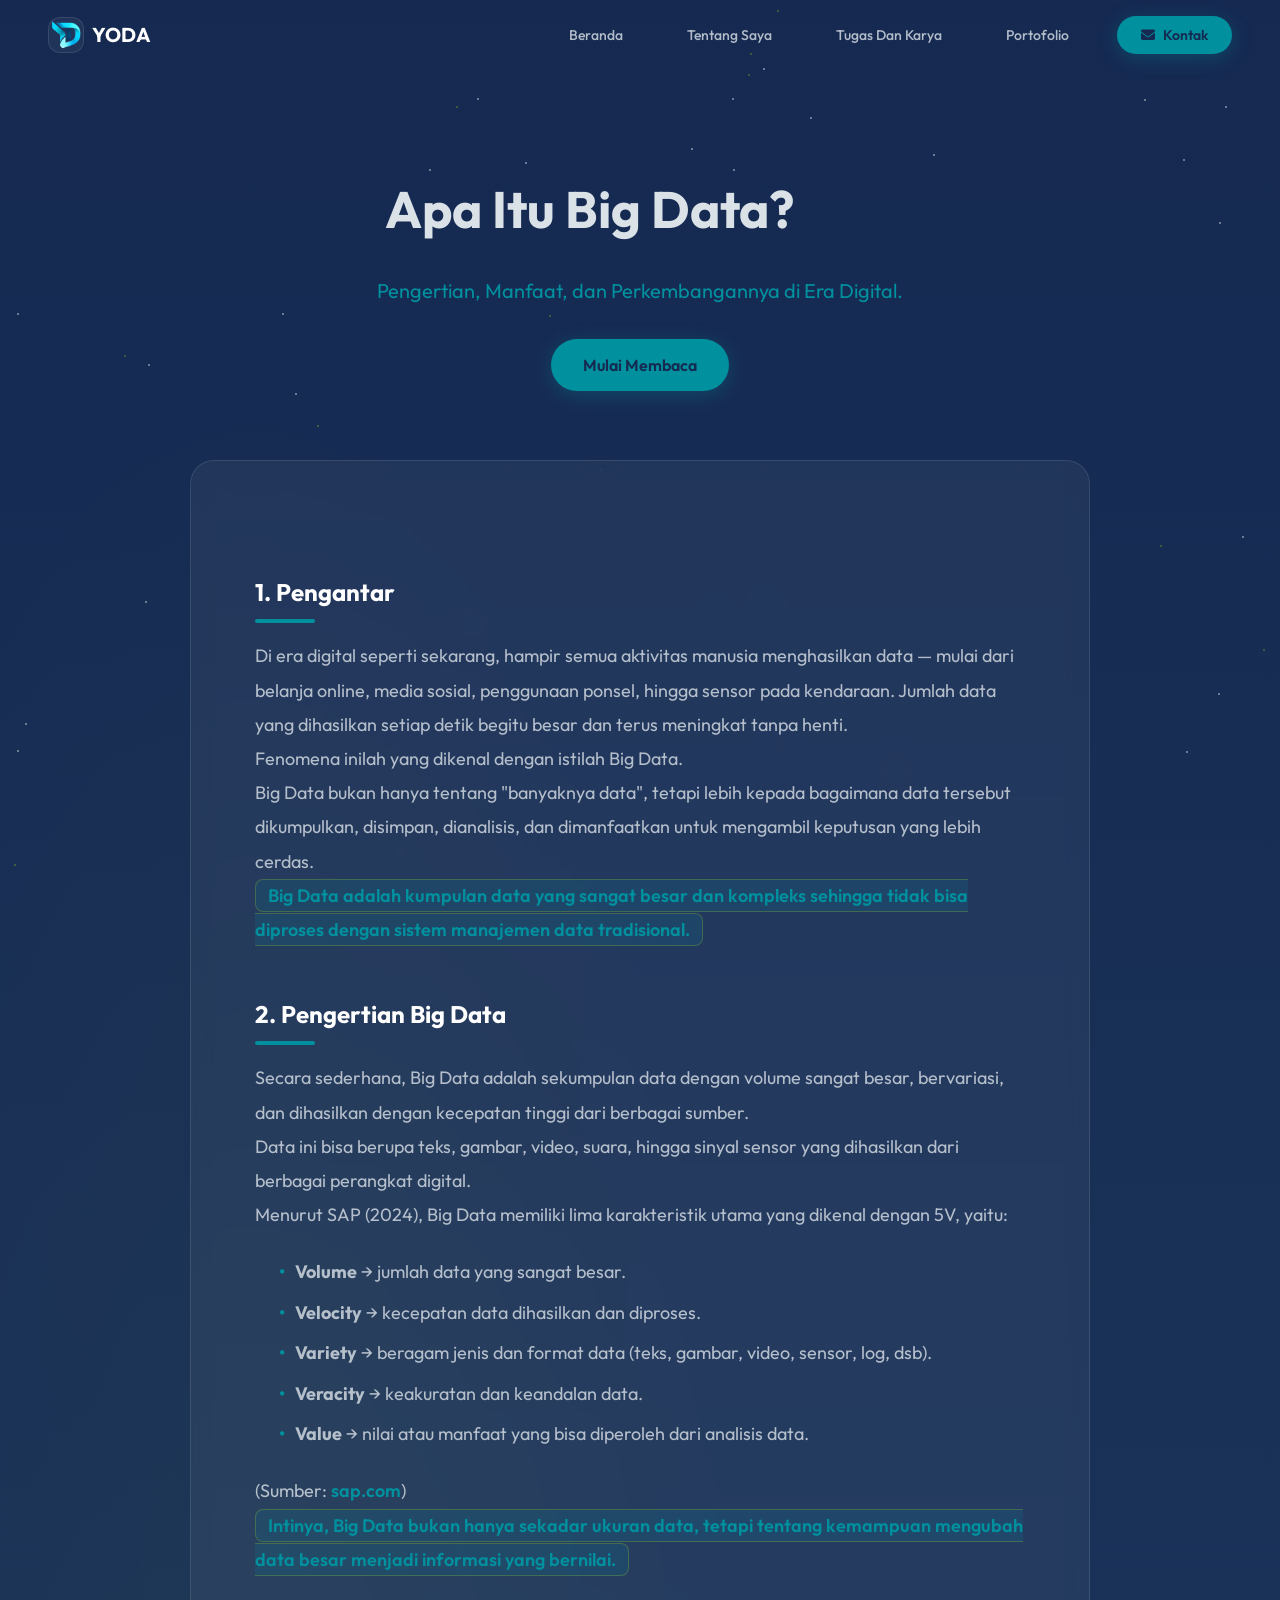
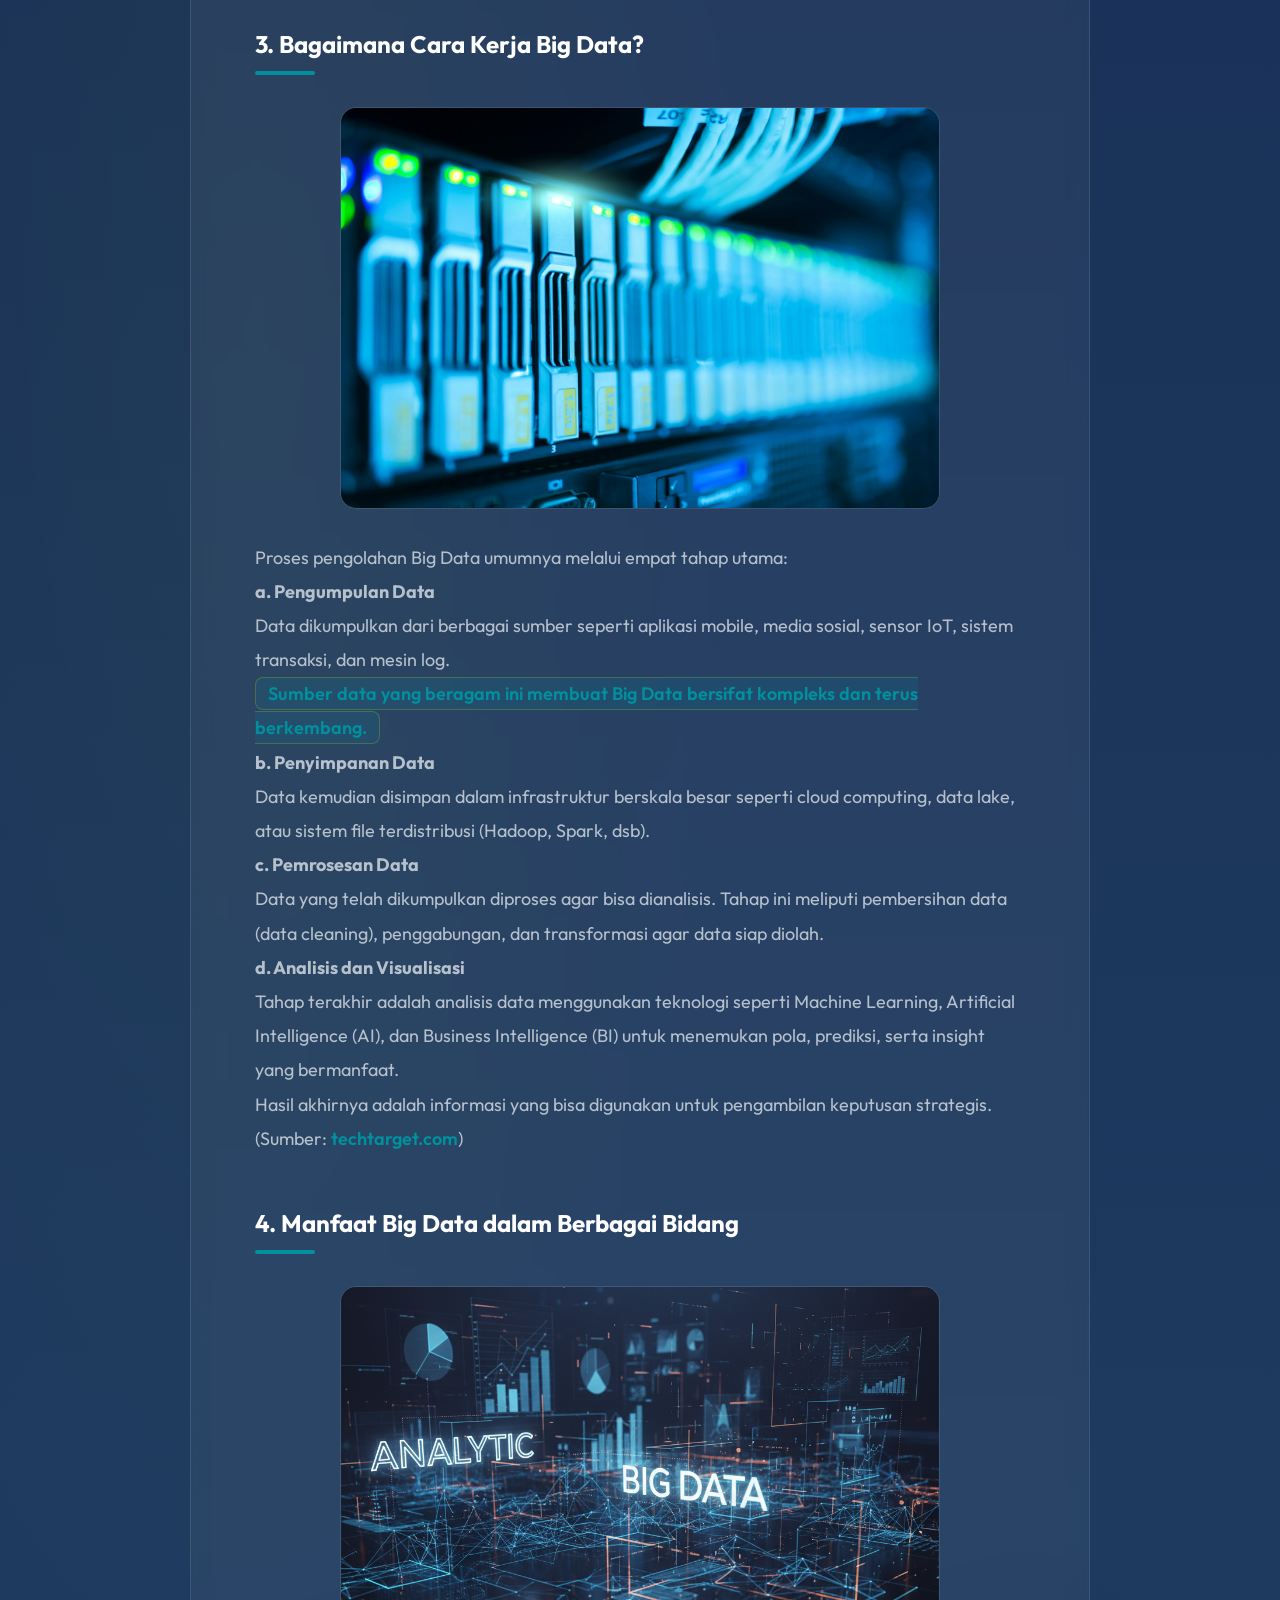
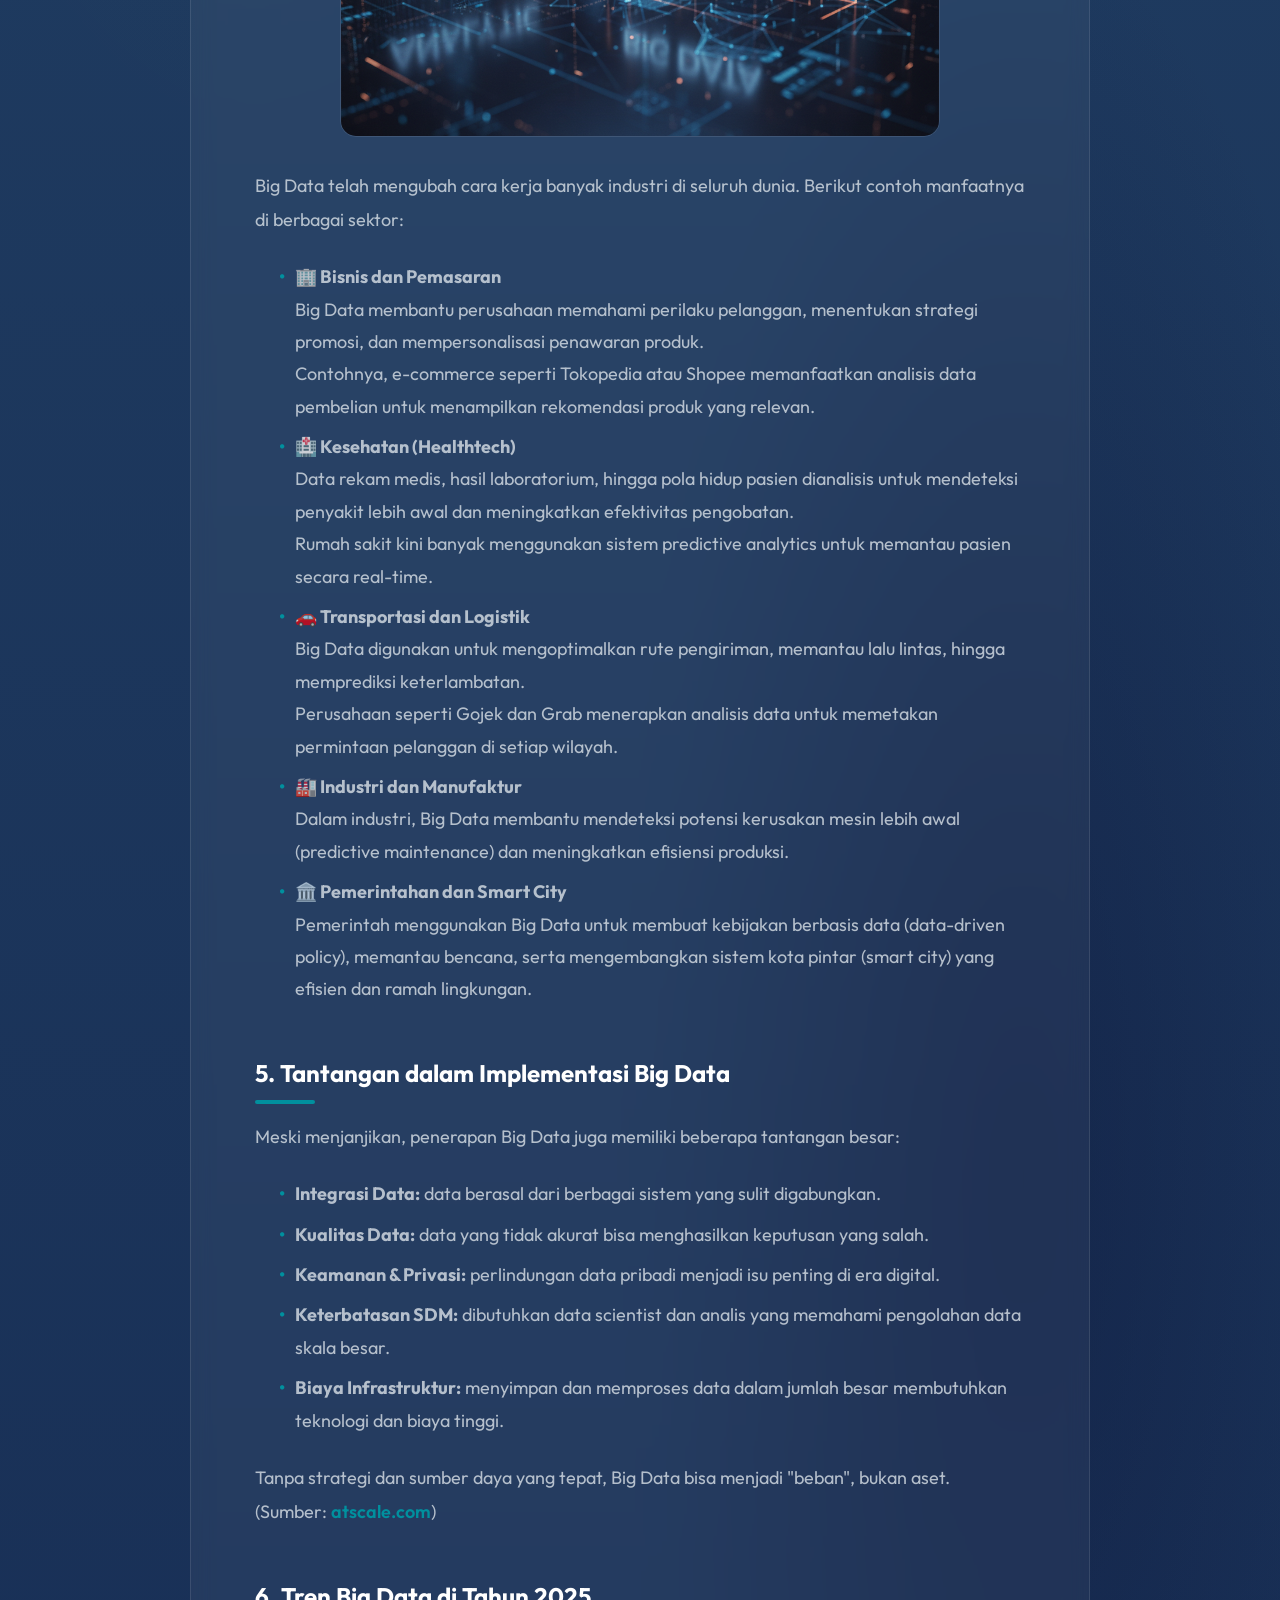
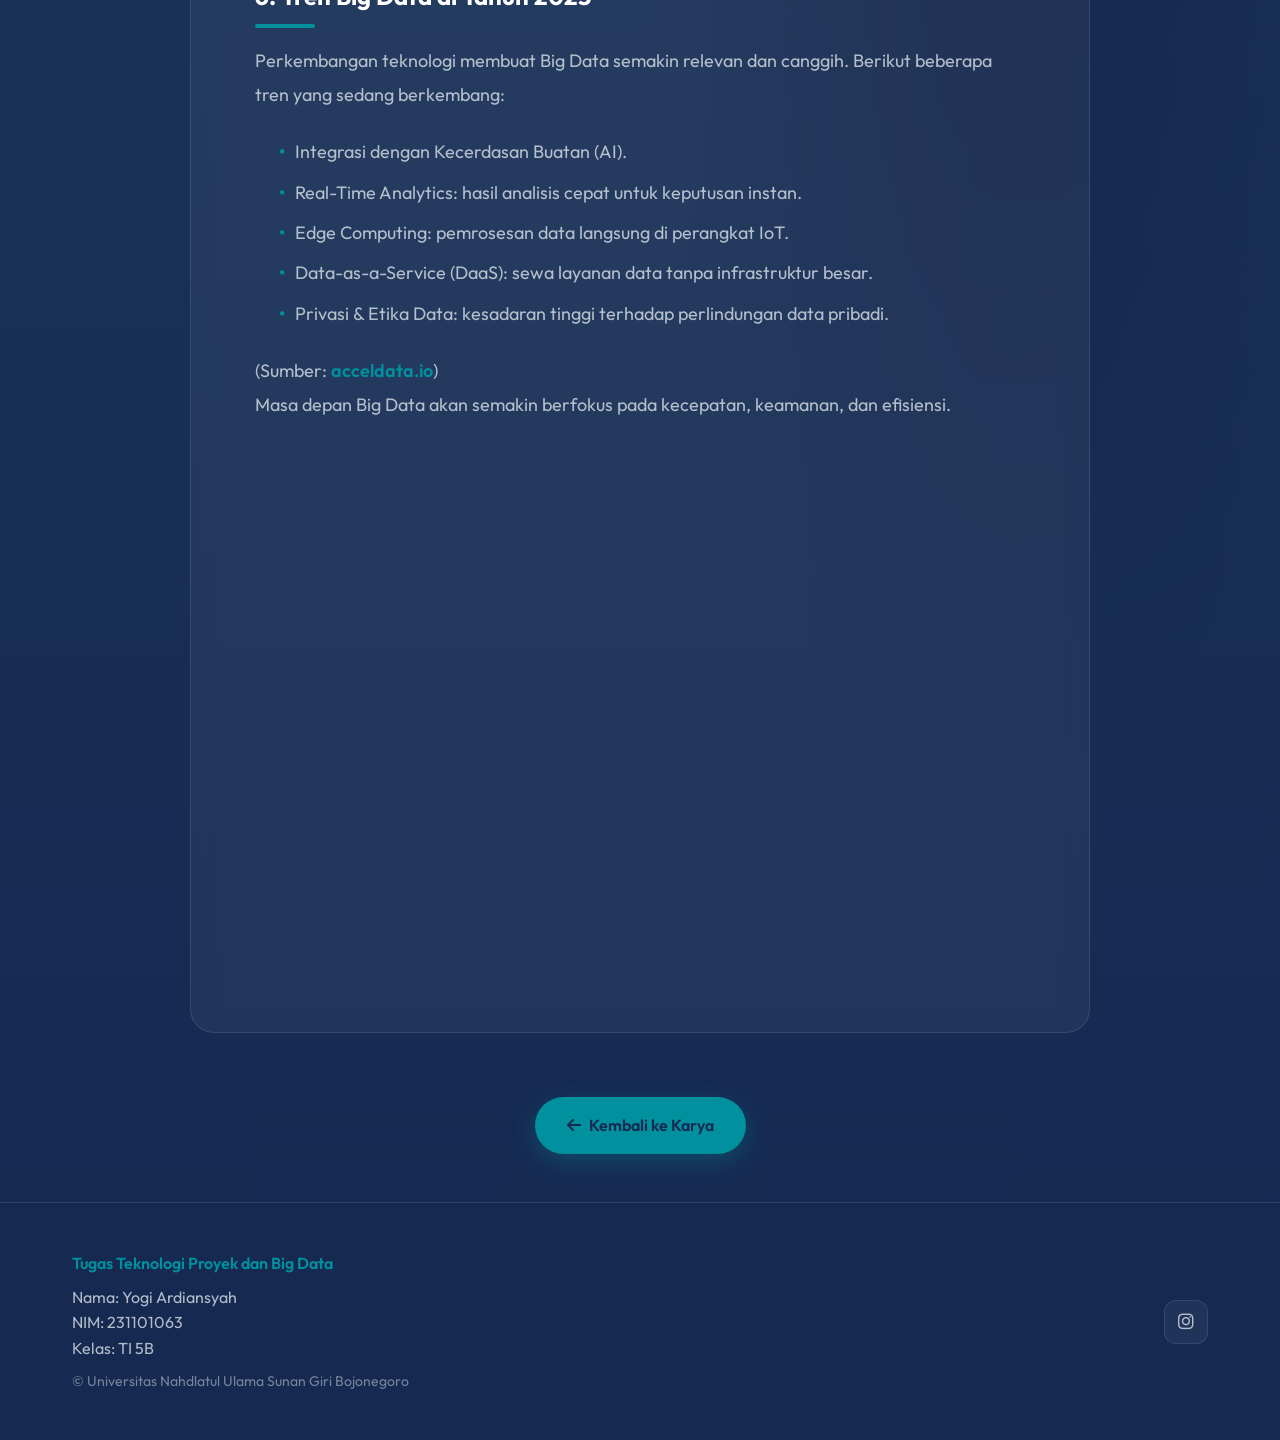
==== commit a70d73ba: "Update bigdata.html" ====
--- a/bigdata.html
+++ b/bigdata.html
@@ -18,7 +18,7 @@
   <nav class="navbar" id="navbar">
     <a href="index.html" class="logo">
       <span class="logo-icon"><img src="./assets/img/logo.png" alt="Logo" style="width:100%;height:100%;object-fit:contain;"></span>
-      YA.
+      YODA
     </a>
     <button class="mobile-menu-btn" id="mobileMenuBtn" aria-label="Toggle menu">
       <i class="fas fa-bars"></i>
